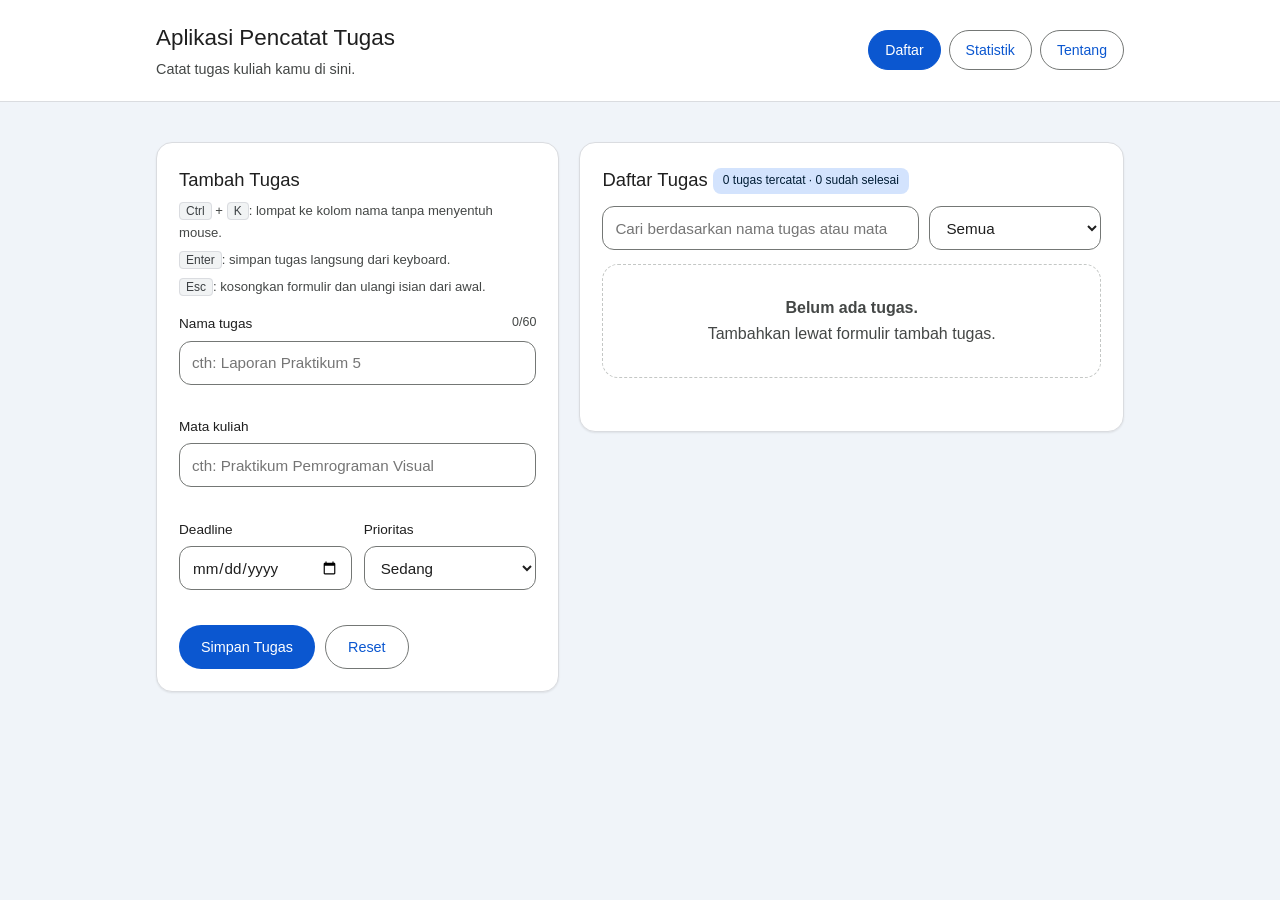
==== aplikasi/index.html @ fbd2da36 "benangin prototipe Tugas 3 jadi aplikasi: 3 tampilan, 2 media, 2 animasi" ====
<!DOCTYPE html>
<html lang="id">
<head>
  <meta charset="UTF-8">
  <meta name="viewport" content="width=device-width, initial-scale=1.0">
  <title>Aplikasi Pencatat Tugas Kuliah</title>
  <link rel="stylesheet" href="style.css">
</head>
<body>
  <header class="topbar">
    <div class="wrap topbar-row">
      <div>
        <h1>Aplikasi Pencatat Tugas</h1>
        <p class="sub">Catat tugas kuliah kamu di sini.</p>
      </div>
      <nav class="nav" aria-label="Navigasi utama">
        <button type="button" data-view="daftar" aria-current="page">Daftar</button>
        <button type="button" data-view="statistik">Statistik</button>
        <button type="button" data-view="tentang">Tentang</button>
      </nav>
    </div>
  </header>

  <main class="wrap">
    <!-- View 1: Daftar (dari Tugas 3) -->
    <section id="view-daftar" class="view aktif" aria-labelledby="j-daftar">
      <div class="grid">
        <div class="card">
          <h2 id="j-daftar">Tambah Tugas</h2>
          <ul class="hint-list">
            <li><kbd>Ctrl</kbd> + <kbd>K</kbd>: lompat ke kolom nama tanpa menyentuh mouse.</li>
            <li><kbd>Enter</kbd>: simpan tugas langsung dari keyboard.</li>
            <li><kbd>Esc</kbd>: kosongkan formulir dan ulangi isian dari awal.</li>
          </ul>
          <form id="taskForm" novalidate>
            <label>Nama tugas <span id="charCount" class="count">0/60</span>
              <input type="text" id="taskName" maxlength="60" placeholder="cth: Laporan Praktikum 5" autocomplete="off">
              <small class="err" id="errName"></small>
            </label>
            <label>Mata kuliah
              <input type="text" id="course" maxlength="40" placeholder="cth: Praktikum Pemrograman Visual">
              <small class="err" id="errCourse"></small>
            </label>
            <div class="row">
              <label>Deadline
                <input type="date" id="deadline">
                <small class="err" id="errDeadline"></small>
              </label>
              <label>Prioritas
                <select id="priority">
                  <option value="Rendah">Rendah</option>
                  <option value="Sedang" selected>Sedang</option>
                  <option value="Tinggi">Tinggi</option>
                </select>
              </label>
            </div>
            <div class="actions">
              <button type="submit" id="btnSave">Simpan Tugas</button>
              <button type="button" id="btnReset" class="ghost">Reset</button>
            </div>
          </form>
        </div>

        <div class="card">
          <h2>Daftar Tugas <span id="stat" class="badge">0 tugas tercatat · 0 sudah selesai</span></h2>
          <div class="toolbar">
            <input type="search" id="search" placeholder="Cari berdasarkan nama tugas atau mata kuliah…">
            <select id="filter">
              <option value="semua">Semua</option>
              <option value="aktif">Belum selesai</option>
              <option value="selesai">Selesai</option>
              <option value="Tinggi">Prioritas Tinggi</option>
            </select>
          </div>
          <div id="loading" class="loading" hidden>
            <span class="spinner" aria-hidden="true"></span> Menyimpan…
          </div>
          <div id="empty" class="empty">
            <p><strong>Belum ada tugas.</strong><br>Tambahkan lewat formulir tambah tugas.</p>
          </div>
          <ul id="taskList" class="list"></ul>
          <p id="preview" class="preview" aria-live="polite"></p>
        </div>
      </div>
    </section>

    <!-- View 2: Statistik -->
    <section id="view-statistik" class="view" aria-labelledby="j-stat" hidden>
      <div class="card">
        <h2 id="j-stat">Statistik</h2>
        <p class="stat-angka">Selesai: <strong><span id="pct">0</span>%</strong> (<span id="doneCount">0</span>/<span id="totalCount">0</span> tugas)</p>
        <div class="progres" role="progressbar" aria-valuemin="0" aria-valuemax="100" aria-valuenow="0" aria-label="Progres tugas selesai">
          <div id="bar" class="bar-fill"></div>
        </div>
        <p class="muted">Bilah bergerak tiap kamu pindah ke tab ini. Hormat pengaturan kurangi-gerak.</p>
        <div class="actions"><button type="button" id="btnKeDaftar">Kembali ke Daftar</button></div>
      </div>
      <div class="card hero-card">
        <img src="assets/hero.svg" alt="Ilustrasi daftar tugas kuliah" width="640" height="360" id="imgHero">
        <p class="muted" id="imgFallback" hidden>Gambar ilustrasi tidak dapat dimuat. Data tetap bisa dipakai.</p>
      </div>
    </section>

    <!-- View 3: Tentang -->
    <section id="view-tentang" class="view" aria-labelledby="j-tentang" hidden>
      <div class="card tentang">
        <img src="assets/ikon-tugas.svg" alt="Ikon tas kuliah" width="96" height="96" id="imgIkon">
        <div>
          <h2 id="j-tentang">Tentang Pembuat</h2>
          <p><strong>sayarizal501</strong> · Kelas 3 D3 MM B · PENS</p>
          <p class="muted">Prototipe Tugas 4 PPV TB033109: pengembangan Tugas 3 (pencatat tugas) + pola tabel/absen Tugas 1 + halaman CV Tugas 2.</p>
        </div>
      </div>
      <div class="card">
        <h2>Media &amp; Aksesibilitas</h2>
        <ul class="fitur">
          <li>Gambar <code>hero.svg</code> memakai <code>alt</code> + fallback bila gagal dimuat.</li>
          <li>Ikon <code>ikon-tugas.svg</code> memakai <code>alt</code> + teks pendamping.</li>
          <li>Animasi hanya <code>transform/opacity</code>, 150–400 ms, mati bila <code>prefers-reduced-motion</code>.</li>
        </ul>
      </div>
    </section>
  </main>

  <script src="app.js"></script>
</body>
</html>
---- aplikasi/style.css ----
*{box-sizing:border-box;margin:0;padding:0}
body{font-family:-apple-system,BlinkMacSystemFont,Roboto,"SF Pro Text","Segoe UI","Helvetica Neue",Arial,sans-serif;background:#f0f4f9;color:#1f1f1f;line-height:1.6}
.wrap{max-width:1000px;margin:0 auto;padding:20px 16px}
.topbar{background:#fff;border-bottom:1px solid #dadce0}
.topbar h1{font-size:1.4rem;font-weight:500;letter-spacing:0;color:#1f1f1f}
.sub{color:#444746;font-size:.9rem;margin-top:2px}
.topbar-row{display:flex;flex-wrap:wrap;gap:12px;align-items:center;justify-content:space-between}
.nav{display:flex;gap:8px;flex-wrap:wrap}
.nav button{padding:8px 16px;min-height:40px;border-radius:999px;border:1px solid #747775;background:transparent;color:#0b57d0;font-weight:500;font-size:.88rem;cursor:pointer}
.nav button[aria-current="page"]{background:#0b57d0;border-color:#0b57d0;color:#fff}
/* Transisi antar-view: JS atur hidden+class, CSS yang menganimasikan */
.view{opacity:0;transform:translateY(8px);transition:opacity 200ms ease-out,transform 200ms ease-out}
.view.aktif{opacity:1;transform:none}
.grid{display:grid;grid-template-columns:1fr 1.35fr;gap:20px;margin-top:20px;align-items:start}
@media(max-width:800px){.grid{grid-template-columns:1fr}}
.card{background:#fff;border:1px solid #dadce0;border-radius:16px;padding:22px;box-shadow:0 1px 2px rgba(0,0,0,.08);margin-bottom:16px}
.card h2{font-size:1.15rem;font-weight:500;margin-bottom:6px}
.hint-list{list-style:none;margin:0 0 16px;padding:0;font-size:.82rem;color:#444746;display:flex;flex-direction:column;gap:6px}
kbd{background:#f1f3f4;color:#3c4043;border:1px solid #dadce0;border-radius:4px;padding:1px 6px;font-size:.75rem;font-family:inherit;font-weight:400}
label{display:block;font-size:.85rem;font-weight:500;color:#1f1f1f;margin-bottom:14px}
input,select{width:100%;margin-top:6px;padding:11px 12px;border:1px solid #747775;border-radius:12px;font-size:.95rem;background:#fff;color:#1f1f1f;font-family:inherit;min-height:44px;max-width:100%}
input:hover,select:hover{border-color:#1f1f1f}
input:focus,select:focus{border-color:#0b57d0;outline:2px solid #0b57d0;outline-offset:0}
input.invalid{border-color:#b3261e;background:#fef7f6}
.err{display:block;min-height:1.1em;color:#b3261e;font-weight:400;font-size:.8rem;margin-top:3px}
.count{float:right;font-weight:400;color:#444746;font-size:.78rem}
.row{display:grid;grid-template-columns:1fr 1fr;gap:12px}
@media(max-width:520px){.row{grid-template-columns:1fr}}
.actions{display:flex;gap:10px;margin-top:4px;flex-wrap:wrap}
button{padding:10px 22px;min-height:44px;border:none;border-radius:999px;background:#0b57d0;color:#fff;font-weight:500;font-size:.9rem;font-family:inherit;cursor:pointer}
button:hover{background:#0847b3;box-shadow:0 1px 2px rgba(0,0,0,.25)}
button:active{background:#063fa0}
button:disabled{opacity:.6;cursor:wait;box-shadow:none}
button.ghost{background:transparent;color:#0b57d0;border:1px solid #747775}
button.ghost:hover{background:#f0f4f9;box-shadow:none}
.toolbar{display:flex;gap:10px;margin-bottom:14px}
@media(max-width:520px){.toolbar{flex-direction:column}}
.toolbar input{flex:2}.toolbar select{flex:1}
.badge{display:inline-block;font-size:.75rem;font-weight:500;color:#001d35;background:#d3e3fd;border-radius:8px;padding:3px 10px;vertical-align:middle}
.list{list-style:none;display:flex;flex-direction:column;gap:8px}
.list li{background:#fff;border:1px solid #dadce0;border-radius:12px;padding:10px 14px;display:flex;justify-content:space-between;gap:10px;align-items:center}
.list li:hover{background:#f6fafe}
.list li.done{opacity:.6}
.list li.done strong{text-decoration:line-through}
.list .meta{font-size:.8rem;color:#444746;margin-top:2px;overflow-wrap:anywhere}
.tag{font-size:.72rem;font-weight:500;border-radius:999px;padding:3px 10px;border:1px solid transparent;white-space:nowrap}
.tag.Tinggi{background:#f9dedc;color:#410e0b;border-color:#e6b8b4}
.tag.Sedang{background:#feefc3;color:#5c3d00;border-color:#e8d48b}
.tag.Rendah{background:#ceead6;color:#0d652d;border-color:#a8dab5}
.mini{width:auto;padding:8px 14px;font-size:.82rem;min-height:44px;background:transparent;color:#0b57d0}
.mini:hover{background:#e3edfd;box-shadow:none}
.empty{text-align:center;color:#444746;padding:30px 12px;border:1px dashed #c4c7c5;border-radius:16px;background:#fff}
.loading{display:flex;align-items:center;gap:10px;justify-content:center;padding:18px;color:#1f1f1f;font-weight:500}
.loading[hidden]{display:none}
.spinner{width:22px;height:22px;border:3px solid #d3e3fd;border-top-color:#0b57d0;border-radius:50%;animation:spin .7s linear infinite}
@keyframes spin{to{transform:rotate(360deg)}}
.preview{min-height:1.4em;font-size:.85rem;color:#444746;margin-top:12px;border-left:3px solid #0b57d0;padding-left:10px}
.preview:empty{border-color:transparent;padding-left:13px}
.stat-angka{font-size:1.05rem;margin:8px 0 12px}
.progres{height:14px;background:#dde3ea;border-radius:7px;overflow:hidden}
.bar-fill{height:100%;width:100%;background:#0b57d0;transform:scaleX(0);transform-origin:left center}
.muted{color:#444746;font-size:.88rem;margin-top:10px}
.hero-card img,.tentang img{max-width:100%;height:auto;border-radius:12px;display:block}
.tentang{display:flex;gap:16px;align-items:center;flex-wrap:wrap}
.fitur{margin:8px 0 0 18px;display:flex;flex-direction:column;gap:6px;font-size:.9rem}
code{background:#f1f3f4;border:1px solid #dadce0;border-radius:6px;padding:0 6px;font-size:.82em}
img{max-width:100%}
@media (prefers-reduced-motion:reduce){
  .view{transition:none}
  .spinner{animation-duration:.01ms}
  *{animation-duration:.01ms !important}
}
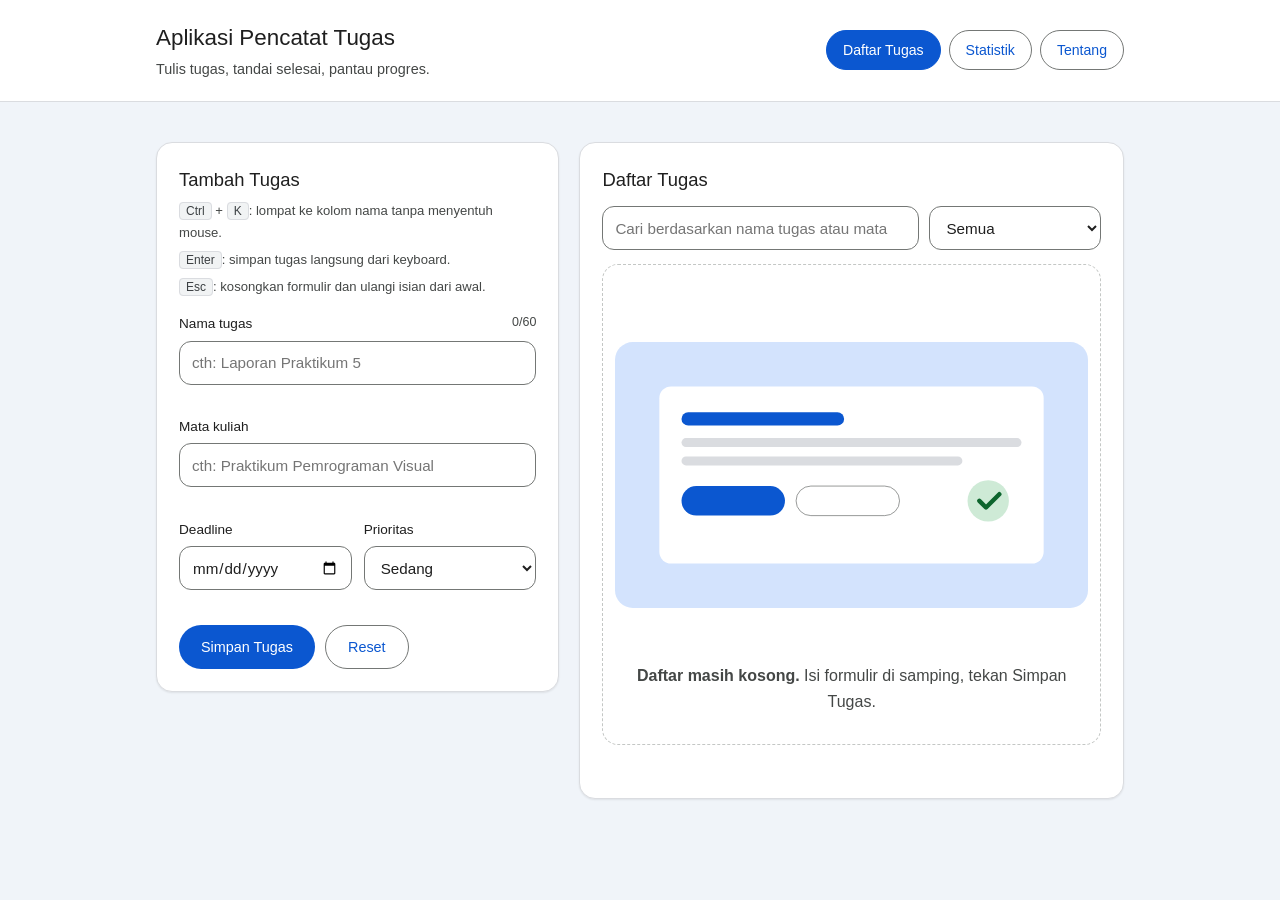
==== commit 0a3945e5: "uji U-01: label nav diganti Daftar Tugas, masukan Fara" ====
--- a/aplikasi/index.html
+++ b/aplikasi/index.html
@@ -11,10 +11,10 @@
     <div class="wrap topbar-row">
       <div>
         <h1>Aplikasi Pencatat Tugas</h1>
-        <p class="sub">Catat tugas kuliah kamu di sini.</p>
+        <p class="sub">Tulis tugas, tandai selesai, pantau progres.</p>
       </div>
       <nav class="nav" aria-label="Navigasi utama">
-        <button type="button" data-view="daftar" aria-current="page">Daftar</button>
+        <button type="button" data-view="daftar" aria-current="page">Daftar Tugas</button>
         <button type="button" data-view="statistik">Statistik</button>
         <button type="button" data-view="tentang">Tentang</button>
       </nav>
@@ -62,7 +62,7 @@
         </div>
 
         <div class="card">
-          <h2>Daftar Tugas <span id="stat" class="badge">0 tugas tercatat · 0 sudah selesai</span></h2>
+          <h2>Daftar Tugas</h2>
           <div class="toolbar">
             <input type="search" id="search" placeholder="Cari berdasarkan nama tugas atau mata kuliah…">
             <select id="filter">
@@ -76,7 +76,9 @@
             <span class="spinner" aria-hidden="true"></span> Menyimpan…
           </div>
           <div id="empty" class="empty">
-            <p><strong>Belum ada tugas.</strong><br>Tambahkan lewat formulir tambah tugas.</p>
+            <img src="assets/hero.svg" alt="Contoh daftar tugas yang sudah terisi" width="640" height="360" id="imgHero">
+            <p class="muted" id="imgFallback" hidden>Gambar contoh tidak dapat dimuat. Isi formulir di samping, tekan Simpan Tugas.</p>
+            <p><strong>Daftar masih kosong.</strong> Isi formulir di samping, tekan Simpan Tugas.</p>
           </div>
           <ul id="taskList" class="list"></ul>
           <p id="preview" class="preview" aria-live="polite"></p>
@@ -92,12 +94,7 @@
         <div class="progres" role="progressbar" aria-valuemin="0" aria-valuemax="100" aria-valuenow="0" aria-label="Progres tugas selesai">
           <div id="bar" class="bar-fill"></div>
         </div>
-        <p class="muted">Bilah bergerak tiap kamu pindah ke tab ini. Hormat pengaturan kurangi-gerak.</p>
         <div class="actions"><button type="button" id="btnKeDaftar">Kembali ke Daftar</button></div>
-      </div>
-      <div class="card hero-card">
-        <img src="assets/hero.svg" alt="Ilustrasi daftar tugas kuliah" width="640" height="360" id="imgHero">
-        <p class="muted" id="imgFallback" hidden>Gambar ilustrasi tidak dapat dimuat. Data tetap bisa dipakai.</p>
       </div>
     </section>
 
@@ -107,16 +104,16 @@
         <img src="assets/ikon-tugas.svg" alt="Ikon tas kuliah" width="96" height="96" id="imgIkon">
         <div>
           <h2 id="j-tentang">Tentang Pembuat</h2>
-          <p><strong>sayarizal501</strong> · Kelas 3 D3 MM B · PENS</p>
-          <p class="muted">Prototipe Tugas 4 PPV TB033109: pengembangan Tugas 3 (pencatat tugas) + pola tabel/absen Tugas 1 + halaman CV Tugas 2.</p>
+          <p><strong>Iqgam Afrizal</strong> · Kelas 3 D3 MM B · PENS</p>
+          <p class="muted">Aplikasi pencatat tugas kuliah. Dibuat Iqgam Afrizal, kelas 3 D3 MM B, PENS.</p>
         </div>
       </div>
       <div class="card">
-        <h2>Media &amp; Aksesibilitas</h2>
+        <h2>Cara pakai</h2>
         <ul class="fitur">
-          <li>Gambar <code>hero.svg</code> memakai <code>alt</code> + fallback bila gagal dimuat.</li>
-          <li>Ikon <code>ikon-tugas.svg</code> memakai <code>alt</code> + teks pendamping.</li>
-          <li>Animasi hanya <code>transform/opacity</code>, 150–400 ms, mati bila <code>prefers-reduced-motion</code>.</li>
+          <li>Tulis tugas di formulir Daftar, tekan Simpan Tugas.</li>
+          <li>Tekan Selesai bila beres, Hapus bila batal.</li>
+          <li>Buka Statistik untuk melihat progres.</li>
         </ul>
       </div>
     </section>
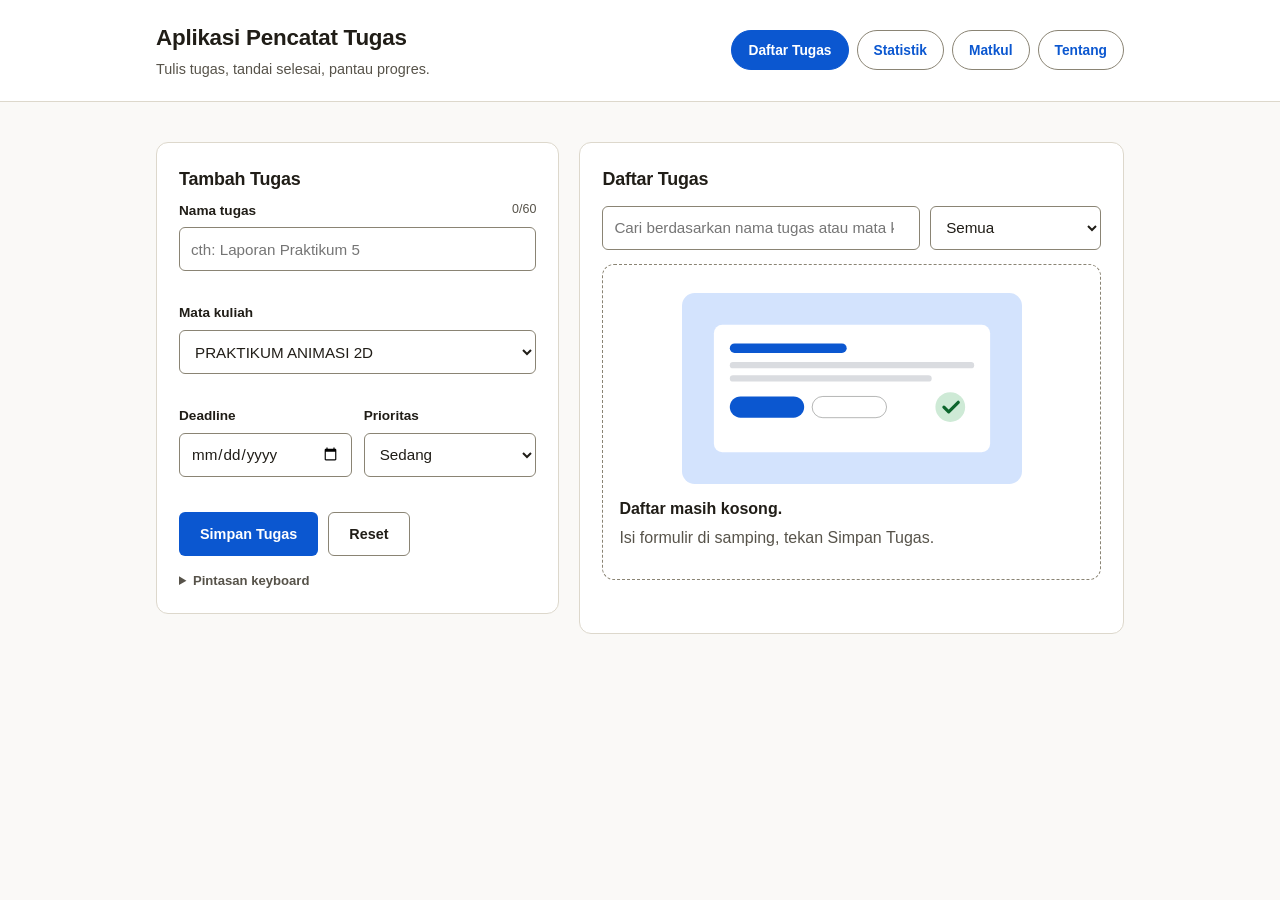
==== commit cdced59a: "tambah dropdown matkul + halaman kelola matkul" ====
--- a/aplikasi/index.html
+++ b/aplikasi/index.html
@@ -16,6 +16,7 @@
       <nav class="nav" aria-label="Navigasi utama">
         <button type="button" data-view="daftar" aria-current="page">Daftar Tugas</button>
         <button type="button" data-view="statistik">Statistik</button>
+        <button type="button" data-view="matkul">Matkul</button>
         <button type="button" data-view="tentang">Tentang</button>
       </nav>
     </div>
@@ -27,18 +28,13 @@
       <div class="grid">
         <div class="card">
           <h2 id="j-daftar">Tambah Tugas</h2>
-          <ul class="hint-list">
-            <li><kbd>Ctrl</kbd> + <kbd>K</kbd>: lompat ke kolom nama tanpa menyentuh mouse.</li>
-            <li><kbd>Enter</kbd>: simpan tugas langsung dari keyboard.</li>
-            <li><kbd>Esc</kbd>: kosongkan formulir dan ulangi isian dari awal.</li>
-          </ul>
           <form id="taskForm" novalidate>
             <label>Nama tugas <span id="charCount" class="count">0/60</span>
               <input type="text" id="taskName" maxlength="60" placeholder="cth: Laporan Praktikum 5" autocomplete="off">
               <small class="err" id="errName"></small>
             </label>
             <label>Mata kuliah
-              <input type="text" id="course" maxlength="40" placeholder="cth: Praktikum Pemrograman Visual">
+              <select id="course"></select>
               <small class="err" id="errCourse"></small>
             </label>
             <div class="row">
@@ -59,6 +55,14 @@
               <button type="button" id="btnReset" class="ghost">Reset</button>
             </div>
           </form>
+          <details class="hint">
+            <summary>Pintasan keyboard</summary>
+            <ul class="hint-list">
+              <li><kbd>Ctrl</kbd> + <kbd>K</kbd>: lompat ke kolom nama tanpa menyentuh mouse.</li>
+              <li><kbd>Enter</kbd>: simpan tugas langsung dari keyboard.</li>
+              <li><kbd>Esc</kbd>: kosongkan formulir dan ulangi isian dari awal.</li>
+            </ul>
+          </details>
         </div>
 
         <div class="card">
@@ -80,6 +84,7 @@
             <p class="muted" id="imgFallback" hidden>Gambar contoh tidak dapat dimuat. Isi formulir di samping, tekan Simpan Tugas.</p>
             <p><strong>Daftar masih kosong.</strong> Isi formulir di samping, tekan Simpan Tugas.</p>
           </div>
+          <p id="noMatch" class="empty" hidden>Tidak ada yang cocok. Ubah kata kunci atau filternya.</p>
           <ul id="taskList" class="list"></ul>
           <p id="preview" class="preview" aria-live="polite"></p>
         </div>
@@ -98,22 +103,37 @@
       </div>
     </section>
 
-    <!-- View 3: Tentang -->
+    <!-- View 3: Mata kuliah -->
+    <section id="view-matkul" class="view" aria-labelledby="j-matkul" hidden>
+      <div class="card">
+        <h2 id="j-matkul">Mata Kuliah</h2>
+        <ul id="matkulList" class="list"></ul>
+        <form id="matkulForm" novalidate>
+          <label>Tambah mata kuliah
+            <input type="text" id="matkulName" maxlength="60" placeholder="cth: Praktikum Animasi 3D" autocomplete="off">
+            <small class="err" id="matkulMsg"></small>
+          </label>
+          <div class="actions"><button type="submit">Tambah</button></div>
+        </form>
+      </div>
+    </section>
+
+    <!-- View 4: Tentang -->
     <section id="view-tentang" class="view" aria-labelledby="j-tentang" hidden>
       <div class="card tentang">
         <img src="assets/ikon-tugas.svg" alt="Ikon tas kuliah" width="96" height="96" id="imgIkon">
         <div>
-          <h2 id="j-tentang">Tentang Pembuat</h2>
-          <p><strong>Iqgam Afrizal</strong> · Kelas 3 D3 MM B · PENS</p>
-          <p class="muted">Aplikasi pencatat tugas kuliah. Dibuat Iqgam Afrizal, kelas 3 D3 MM B, PENS.</p>
+          <h2 id="j-tentang">Tentang Aplikasi</h2>
+          <p>Aplikasi yang membantu mahasiswa mengelola tugas kuliah secara praktis dan terorganisir. Pengguna dapat mencatat tugas, menandai tugas yang telah selesai, serta memantau progres pengerjaan melalui fitur Statistik.</p>
+          <p class="muted">Dibuat Iqgam Afrizal, kelas 3 D3 MM B, PENS.</p>
         </div>
       </div>
       <div class="card">
         <h2>Cara pakai</h2>
         <ul class="fitur">
-          <li>Tulis tugas di formulir Daftar, tekan Simpan Tugas.</li>
-          <li>Tekan Selesai bila beres, Hapus bila batal.</li>
-          <li>Buka Statistik untuk melihat progres.</li>
+          <li>Masukkan informasi tugas pada formulir Daftar Tugas, lalu tekan Simpan Tugas.</li>
+          <li>Tandai tugas sebagai selesai setelah dikerjakan, atau hapus tugas yang tidak diperlukan.</li>
+          <li>Buka menu Statistik untuk melihat progres dan jumlah tugas yang telah diselesaikan.</li>
         </ul>
       </div>
     </section>
--- a/aplikasi/style.css
+++ b/aplikasi/style.css
@@ -1,69 +1,103 @@
+/* Font Inter disematkan lokal (assets/fonts) agar jalan offline.
+   Alasan pilih Inter: diminta pemilik; satu keluarga untuk semua teks
+   aplikasi daftar yang padat data, tanpa pasangan font tambahan. */
+@font-face{font-family:"Inter";font-style:normal;font-weight:400;font-display:swap;src:url("assets/fonts/inter-latin-400.woff2") format("woff2")}
+@font-face{font-family:"Inter";font-style:normal;font-weight:600;font-display:swap;src:url("assets/fonts/inter-latin-600.woff2") format("woff2")}
+@font-face{font-family:"Inter";font-style:normal;font-weight:700;font-display:swap;src:url("assets/fonts/inter-latin-700.woff2") format("woff2")}
+/* Sistem: kertas + tinta + satu aksen.
+   Alasan tiap keputusan ada di README bagian 8. */
+:root {
+  --kertas: #faf9f7;
+  --kartu: #ffffff;
+  --tinta: #201d17;
+  --abu: #57534a;
+  --garis: #ddd8cc;
+  --aksen: #0b57d0;
+  --aksen-tua: #0847b3;
+  --bahaya: #b3261e;
+  --r-kartu: 12px;
+  --r-kontrol: 6px;
+}
 *{box-sizing:border-box;margin:0;padding:0}
-body{font-family:-apple-system,BlinkMacSystemFont,Roboto,"SF Pro Text","Segoe UI","Helvetica Neue",Arial,sans-serif;background:#f0f4f9;color:#1f1f1f;line-height:1.6}
+body{font-family:"Inter",-apple-system,BlinkMacSystemFont,"Segoe UI",Roboto,"Helvetica Neue",Arial,sans-serif;background:var(--kertas);color:var(--tinta);line-height:1.6}
 .wrap{max-width:1000px;margin:0 auto;padding:20px 16px}
-.topbar{background:#fff;border-bottom:1px solid #dadce0}
-.topbar h1{font-size:1.4rem;font-weight:500;letter-spacing:0;color:#1f1f1f}
-.sub{color:#444746;font-size:.9rem;margin-top:2px}
+/* Bilah atas terang seperti semula: judul tinta, sub abu, nav pil. */
+.topbar{background:#fff;border-bottom:1px solid var(--garis)}
+.topbar h1{font-size:1.4rem;font-weight:650;letter-spacing:-.01em;color:var(--tinta)}
+.sub{color:var(--abu);font-size:.9rem;margin-top:2px}
 .topbar-row{display:flex;flex-wrap:wrap;gap:12px;align-items:center;justify-content:space-between}
 .nav{display:flex;gap:8px;flex-wrap:wrap}
-.nav button{padding:8px 16px;min-height:40px;border-radius:999px;border:1px solid #747775;background:transparent;color:#0b57d0;font-weight:500;font-size:.88rem;cursor:pointer}
-.nav button[aria-current="page"]{background:#0b57d0;border-color:#0b57d0;color:#fff}
+.nav button{padding:8px 16px;min-height:40px;border-radius:999px;border:1px solid #8a8474;background:transparent;color:var(--aksen);font-weight:650;font-size:.86rem;font-family:inherit;cursor:pointer}
+.nav button[aria-current="page"]{background:var(--aksen);border-color:var(--aksen);color:#fff}
 /* Transisi antar-view: JS atur hidden+class, CSS yang menganimasikan */
 .view{opacity:0;transform:translateY(8px);transition:opacity 200ms ease-out,transform 200ms ease-out}
 .view.aktif{opacity:1;transform:none}
 .grid{display:grid;grid-template-columns:1fr 1.35fr;gap:20px;margin-top:20px;align-items:start}
 @media(max-width:800px){.grid{grid-template-columns:1fr}}
-.card{background:#fff;border:1px solid #dadce0;border-radius:16px;padding:22px;box-shadow:0 1px 2px rgba(0,0,0,.08);margin-bottom:16px}
-.card h2{font-size:1.15rem;font-weight:500;margin-bottom:6px}
-.hint-list{list-style:none;margin:0 0 16px;padding:0;font-size:.82rem;color:#444746;display:flex;flex-direction:column;gap:6px}
-kbd{background:#f1f3f4;color:#3c4043;border:1px solid #dadce0;border-radius:4px;padding:1px 6px;font-size:.75rem;font-family:inherit;font-weight:400}
-label{display:block;font-size:.85rem;font-weight:500;color:#1f1f1f;margin-bottom:14px}
-input,select{width:100%;margin-top:6px;padding:11px 12px;border:1px solid #747775;border-radius:12px;font-size:.95rem;background:#fff;color:#1f1f1f;font-family:inherit;min-height:44px;max-width:100%}
-input:hover,select:hover{border-color:#1f1f1f}
-input:focus,select:focus{border-color:#0b57d0;outline:2px solid #0b57d0;outline-offset:0}
-input.invalid{border-color:#b3261e;background:#fef7f6}
-.err{display:block;min-height:1.1em;color:#b3261e;font-weight:400;font-size:.8rem;margin-top:3px}
-.count{float:right;font-weight:400;color:#444746;font-size:.78rem}
+/* Kartu datar bergaris tepi: tidak ada yang melayang, jadi tanpa bayangan. */
+.card{background:var(--kartu);border:1px solid var(--garis);border-radius:var(--r-kartu);padding:22px;margin-bottom:16px}
+.card h2{font-size:1.12rem;font-weight:650;margin-bottom:6px;letter-spacing:-.01em}
+.hint-list{list-style:none;margin:8px 0 0;padding:0;font-size:.82rem;color:var(--abu);display:flex;flex-direction:column;gap:6px}
+/* Bantuan pintasan di bawah form sebagai lipatan, bukan penghalang. */
+.hint{margin-top:14px;font-size:.82rem;color:var(--abu)}
+.hint summary{cursor:pointer;font-weight:600}
+kbd{background:#f1efe9;color:var(--tinta);border:1px solid var(--garis);border-bottom-width:2px;border-radius:4px;padding:1px 6px;font-size:.75rem;font-family:inherit}
+label{display:block;font-size:.85rem;font-weight:600;margin-bottom:14px}
+input,select{width:100%;margin-top:6px;padding:10px 11px;border:1px solid #8a8474;border-radius:var(--r-kontrol);font-size:.95rem;background:#fff;color:var(--tinta);font-family:inherit;min-height:44px;max-width:100%}
+input:hover,select:hover{border-color:var(--tinta)}
+input:focus,select:focus{border-color:var(--aksen);outline:2px solid var(--aksen);outline-offset:1px}
+input.invalid{border-color:var(--bahaya);background:#fef7f6}
+.err{display:block;min-height:1.1em;color:var(--bahaya);font-size:.8rem;margin-top:3px}
+.count{float:right;font-weight:400;color:var(--abu);font-size:.78rem}
 .row{display:grid;grid-template-columns:1fr 1fr;gap:12px}
 @media(max-width:520px){.row{grid-template-columns:1fr}}
 .actions{display:flex;gap:10px;margin-top:4px;flex-wrap:wrap}
-button{padding:10px 22px;min-height:44px;border:none;border-radius:999px;background:#0b57d0;color:#fff;font-weight:500;font-size:.9rem;font-family:inherit;cursor:pointer}
-button:hover{background:#0847b3;box-shadow:0 1px 2px rgba(0,0,0,.25)}
+/* Satu-satunya elemen biru di formulir: tombol yang menyelesaikan tugas. */
+button{padding:10px 20px;min-height:44px;border:1px solid transparent;border-radius:var(--r-kontrol);background:var(--aksen);color:#fff;font-weight:650;font-size:.9rem;font-family:inherit;cursor:pointer}
+button:hover{background:var(--aksen-tua)}
 button:active{background:#063fa0}
-button:disabled{opacity:.6;cursor:wait;box-shadow:none}
-button.ghost{background:transparent;color:#0b57d0;border:1px solid #747775}
-button.ghost:hover{background:#f0f4f9;box-shadow:none}
+button:disabled{opacity:.6;cursor:wait}
+button.ghost{background:transparent;color:var(--tinta);border-color:#8a8474}
+button.ghost:hover{background:#f1efe9}
+button:focus-visible,.nav button:focus-visible,input:focus-visible,select:focus-visible{outline:2px solid var(--aksen);outline-offset:2px}
 .toolbar{display:flex;gap:10px;margin-bottom:14px}
 @media(max-width:520px){.toolbar{flex-direction:column}}
+/* Layar kecil: nav jadi 3 kolom sama rata, bukan wrap bebas. */
+@media(max-width:520px){
+  .topbar-row{flex-direction:column;align-items:stretch}
+  .nav{display:grid;grid-template-columns:repeat(2,1fr);gap:8px}
+  .nav button{border-radius:var(--r-kontrol);text-align:center;padding:8px 4px}
+}
 .toolbar input{flex:2}.toolbar select{flex:1}
-.badge{display:inline-block;font-size:.75rem;font-weight:500;color:#001d35;background:#d3e3fd;border-radius:8px;padding:3px 10px;vertical-align:middle}
 .list{list-style:none;display:flex;flex-direction:column;gap:8px}
-.list li{background:#fff;border:1px solid #dadce0;border-radius:12px;padding:10px 14px;display:flex;justify-content:space-between;gap:10px;align-items:center}
-.list li:hover{background:#f6fafe}
+.list li{background:#fff;border:1px solid var(--garis);border-left:3px solid var(--garis);border-radius:6px;padding:10px 14px;display:flex;justify-content:space-between;gap:10px;align-items:center}
+.list li.tinggi{border-left-color:var(--bahaya)}
 .list li.done{opacity:.6}
 .list li.done strong{text-decoration:line-through}
-.list .meta{font-size:.8rem;color:#444746;margin-top:2px;overflow-wrap:anywhere}
-.tag{font-size:.72rem;font-weight:500;border-radius:999px;padding:3px 10px;border:1px solid transparent;white-space:nowrap}
-.tag.Tinggi{background:#f9dedc;color:#410e0b;border-color:#e6b8b4}
-.tag.Sedang{background:#feefc3;color:#5c3d00;border-color:#e8d48b}
-.tag.Rendah{background:#ceead6;color:#0d652d;border-color:#a8dab5}
-.mini{width:auto;padding:8px 14px;font-size:.82rem;min-height:44px;background:transparent;color:#0b57d0}
-.mini:hover{background:#e3edfd;box-shadow:none}
-.empty{text-align:center;color:#444746;padding:30px 12px;border:1px dashed #c4c7c5;border-radius:16px;background:#fff}
-.loading{display:flex;align-items:center;gap:10px;justify-content:center;padding:18px;color:#1f1f1f;font-weight:500}
+.list .meta{font-size:.8rem;color:var(--abu);margin-top:2px;overflow-wrap:anywhere}
+/* Prioritas sebagai teks: hanya Tinggi yang berwarna, sebagai peringatan. */
+.tag{font-size:.78rem;white-space:nowrap;color:var(--abu)}
+.tag.Tinggi{color:var(--bahaya);font-weight:700}
+.tag.Sedang,.tag.Rendah{font-weight:400}
+.mini{width:auto;padding:7px 12px;font-size:.82rem;min-height:40px;background:transparent;color:var(--tinta);border-color:#8a8474}
+.mini:hover{background:#f1efe9}
+/* Keadaan kosong menyebut sebab dan satu tindakan pengisinya. */
+.empty{color:var(--abu);padding:28px 16px;border:1px dashed #8a8474;border-radius:var(--r-kartu);background:var(--kartu)}
+.empty strong{display:block;color:var(--tinta);font-size:1rem;margin-bottom:4px}
+/* Contoh daftar di keadaan kosong: target yang akan didapat pengguna. */
+.empty img{width:100%;max-width:340px;height:auto;display:block;margin:0 auto 12px}
+.loading{display:flex;align-items:center;gap:10px;justify-content:center;padding:18px;font-weight:600}
 .loading[hidden]{display:none}
-.spinner{width:22px;height:22px;border:3px solid #d3e3fd;border-top-color:#0b57d0;border-radius:50%;animation:spin .7s linear infinite}
+.spinner{width:20px;height:20px;border:3px solid var(--garis);border-top-color:var(--aksen);border-radius:50%;animation:spin .7s linear infinite}
 @keyframes spin{to{transform:rotate(360deg)}}
-.preview{min-height:1.4em;font-size:.85rem;color:#444746;margin-top:12px;border-left:3px solid #0b57d0;padding-left:10px}
-.preview:empty{border-color:transparent;padding-left:13px}
-.stat-angka{font-size:1.05rem;margin:8px 0 12px}
-.progres{height:14px;background:#dde3ea;border-radius:7px;overflow:hidden}
-.bar-fill{height:100%;width:100%;background:#0b57d0;transform:scaleX(0);transform-origin:left center}
-.muted{color:#444746;font-size:.88rem;margin-top:10px}
-.hero-card img,.tentang img{max-width:100%;height:auto;border-radius:12px;display:block}
+.preview{min-height:1.4em;font-size:.85rem;color:var(--abu);margin-top:12px}
+.stat-angka{font-size:1.05rem;margin:8px 0 12px;font-variant-numeric:tabular-nums}
+.progres{height:12px;background:#e7e2d5;border-radius:6px;overflow:hidden;margin-bottom:16px}
+.bar-fill{height:100%;width:100%;background:var(--aksen);transform:scaleX(0);transform-origin:left center}
+.muted{color:var(--abu);font-size:.88rem;margin-top:10px}
+.tentang img{max-width:100%;height:auto;display:block}
 .tentang{display:flex;gap:16px;align-items:center;flex-wrap:wrap}
 .fitur{margin:8px 0 0 18px;display:flex;flex-direction:column;gap:6px;font-size:.9rem}
-code{background:#f1f3f4;border:1px solid #dadce0;border-radius:6px;padding:0 6px;font-size:.82em}
 img{max-width:100%}
 @media (prefers-reduced-motion:reduce){
   .view{transition:none}
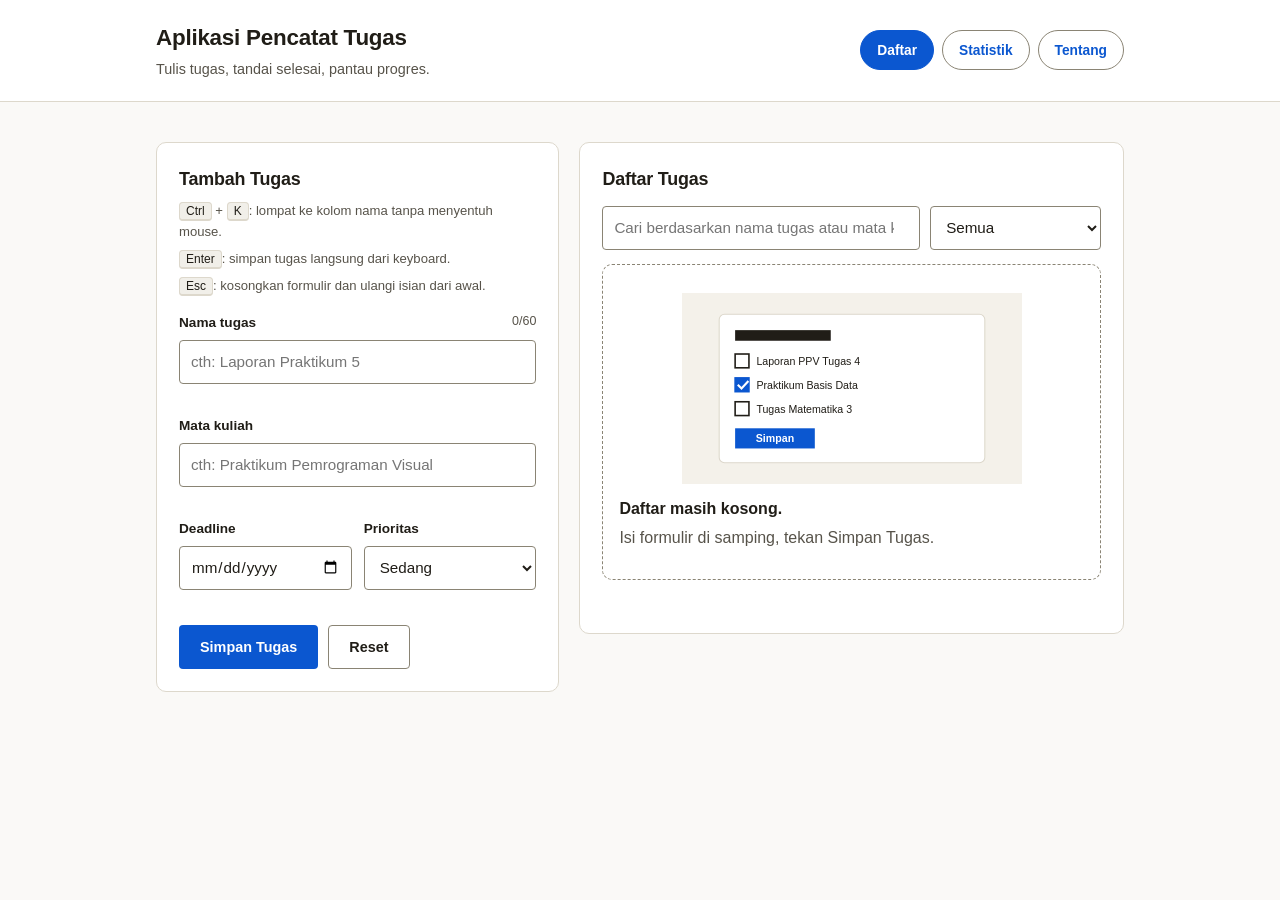
==== commit dfbd870c: "atur ulang gaya aplikasi + mulai tulis README" ====
--- a/aplikasi/index.html
+++ b/aplikasi/index.html
@@ -14,9 +14,8 @@
         <p class="sub">Tulis tugas, tandai selesai, pantau progres.</p>
       </div>
       <nav class="nav" aria-label="Navigasi utama">
-        <button type="button" data-view="daftar" aria-current="page">Daftar Tugas</button>
+        <button type="button" data-view="daftar" aria-current="page">Daftar</button>
         <button type="button" data-view="statistik">Statistik</button>
-        <button type="button" data-view="matkul">Matkul</button>
         <button type="button" data-view="tentang">Tentang</button>
       </nav>
     </div>
@@ -28,13 +27,18 @@
       <div class="grid">
         <div class="card">
           <h2 id="j-daftar">Tambah Tugas</h2>
+          <ul class="hint-list">
+            <li><kbd>Ctrl</kbd> + <kbd>K</kbd>: lompat ke kolom nama tanpa menyentuh mouse.</li>
+            <li><kbd>Enter</kbd>: simpan tugas langsung dari keyboard.</li>
+            <li><kbd>Esc</kbd>: kosongkan formulir dan ulangi isian dari awal.</li>
+          </ul>
           <form id="taskForm" novalidate>
             <label>Nama tugas <span id="charCount" class="count">0/60</span>
               <input type="text" id="taskName" maxlength="60" placeholder="cth: Laporan Praktikum 5" autocomplete="off">
               <small class="err" id="errName"></small>
             </label>
             <label>Mata kuliah
-              <select id="course"></select>
+              <input type="text" id="course" maxlength="40" placeholder="cth: Praktikum Pemrograman Visual">
               <small class="err" id="errCourse"></small>
             </label>
             <div class="row">
@@ -55,14 +59,6 @@
               <button type="button" id="btnReset" class="ghost">Reset</button>
             </div>
           </form>
-          <details class="hint">
-            <summary>Pintasan keyboard</summary>
-            <ul class="hint-list">
-              <li><kbd>Ctrl</kbd> + <kbd>K</kbd>: lompat ke kolom nama tanpa menyentuh mouse.</li>
-              <li><kbd>Enter</kbd>: simpan tugas langsung dari keyboard.</li>
-              <li><kbd>Esc</kbd>: kosongkan formulir dan ulangi isian dari awal.</li>
-            </ul>
-          </details>
         </div>
 
         <div class="card">
@@ -84,7 +80,6 @@
             <p class="muted" id="imgFallback" hidden>Gambar contoh tidak dapat dimuat. Isi formulir di samping, tekan Simpan Tugas.</p>
             <p><strong>Daftar masih kosong.</strong> Isi formulir di samping, tekan Simpan Tugas.</p>
           </div>
-          <p id="noMatch" class="empty" hidden>Tidak ada yang cocok. Ubah kata kunci atau filternya.</p>
           <ul id="taskList" class="list"></ul>
           <p id="preview" class="preview" aria-live="polite"></p>
         </div>
@@ -103,37 +98,22 @@
       </div>
     </section>
 
-    <!-- View 3: Mata kuliah -->
-    <section id="view-matkul" class="view" aria-labelledby="j-matkul" hidden>
-      <div class="card">
-        <h2 id="j-matkul">Mata Kuliah</h2>
-        <ul id="matkulList" class="list"></ul>
-        <form id="matkulForm" novalidate>
-          <label>Tambah mata kuliah
-            <input type="text" id="matkulName" maxlength="60" placeholder="cth: Praktikum Animasi 3D" autocomplete="off">
-            <small class="err" id="matkulMsg"></small>
-          </label>
-          <div class="actions"><button type="submit">Tambah</button></div>
-        </form>
-      </div>
-    </section>
-
-    <!-- View 4: Tentang -->
+    <!-- View 3: Tentang -->
     <section id="view-tentang" class="view" aria-labelledby="j-tentang" hidden>
       <div class="card tentang">
         <img src="assets/ikon-tugas.svg" alt="Ikon tas kuliah" width="96" height="96" id="imgIkon">
         <div>
-          <h2 id="j-tentang">Tentang Aplikasi</h2>
-          <p>Aplikasi yang membantu mahasiswa mengelola tugas kuliah secara praktis dan terorganisir. Pengguna dapat mencatat tugas, menandai tugas yang telah selesai, serta memantau progres pengerjaan melalui fitur Statistik.</p>
-          <p class="muted">Dibuat Iqgam Afrizal, kelas 3 D3 MM B, PENS.</p>
+          <h2 id="j-tentang">Tentang Pembuat</h2>
+          <p><strong>Iqgam Afrizal</strong> · Kelas 3 D3 MM B · PENS</p>
+          <p class="muted">Aplikasi pencatat tugas kuliah. Dibuat Iqgam Afrizal, kelas 3 D3 MM B, PENS.</p>
         </div>
       </div>
       <div class="card">
         <h2>Cara pakai</h2>
         <ul class="fitur">
-          <li>Masukkan informasi tugas pada formulir Daftar Tugas, lalu tekan Simpan Tugas.</li>
-          <li>Tandai tugas sebagai selesai setelah dikerjakan, atau hapus tugas yang tidak diperlukan.</li>
-          <li>Buka menu Statistik untuk melihat progres dan jumlah tugas yang telah diselesaikan.</li>
+          <li>Tulis tugas di formulir Daftar, tekan Simpan Tugas.</li>
+          <li>Tekan Selesai bila beres, Hapus bila batal.</li>
+          <li>Buka Statistik untuk melihat progres.</li>
         </ul>
       </div>
     </section>
--- a/aplikasi/style.css
+++ b/aplikasi/style.css
@@ -1,9 +1,3 @@
-/* Font Inter disematkan lokal (assets/fonts) agar jalan offline.
-   Alasan pilih Inter: diminta pemilik; satu keluarga untuk semua teks
-   aplikasi daftar yang padat data, tanpa pasangan font tambahan. */
-@font-face{font-family:"Inter";font-style:normal;font-weight:400;font-display:swap;src:url("assets/fonts/inter-latin-400.woff2") format("woff2")}
-@font-face{font-family:"Inter";font-style:normal;font-weight:600;font-display:swap;src:url("assets/fonts/inter-latin-600.woff2") format("woff2")}
-@font-face{font-family:"Inter";font-style:normal;font-weight:700;font-display:swap;src:url("assets/fonts/inter-latin-700.woff2") format("woff2")}
 /* Sistem: kertas + tinta + satu aksen.
    Alasan tiap keputusan ada di README bagian 8. */
 :root {
@@ -15,11 +9,11 @@
   --aksen: #0b57d0;
   --aksen-tua: #0847b3;
   --bahaya: #b3261e;
-  --r-kartu: 12px;
-  --r-kontrol: 6px;
+  --r-kartu: 10px;
+  --r-kontrol: 4px;
 }
 *{box-sizing:border-box;margin:0;padding:0}
-body{font-family:"Inter",-apple-system,BlinkMacSystemFont,"Segoe UI",Roboto,"Helvetica Neue",Arial,sans-serif;background:var(--kertas);color:var(--tinta);line-height:1.6}
+body{font-family:-apple-system,BlinkMacSystemFont,"Segoe UI",Roboto,"Helvetica Neue",Arial,sans-serif;background:var(--kertas);color:var(--tinta);line-height:1.6}
 .wrap{max-width:1000px;margin:0 auto;padding:20px 16px}
 /* Bilah atas terang seperti semula: judul tinta, sub abu, nav pil. */
 .topbar{background:#fff;border-bottom:1px solid var(--garis)}
@@ -37,10 +31,7 @@
 /* Kartu datar bergaris tepi: tidak ada yang melayang, jadi tanpa bayangan. */
 .card{background:var(--kartu);border:1px solid var(--garis);border-radius:var(--r-kartu);padding:22px;margin-bottom:16px}
 .card h2{font-size:1.12rem;font-weight:650;margin-bottom:6px;letter-spacing:-.01em}
-.hint-list{list-style:none;margin:8px 0 0;padding:0;font-size:.82rem;color:var(--abu);display:flex;flex-direction:column;gap:6px}
-/* Bantuan pintasan di bawah form sebagai lipatan, bukan penghalang. */
-.hint{margin-top:14px;font-size:.82rem;color:var(--abu)}
-.hint summary{cursor:pointer;font-weight:600}
+.hint-list{list-style:none;margin:0 0 16px;padding:0;font-size:.82rem;color:var(--abu);display:flex;flex-direction:column;gap:6px}
 kbd{background:#f1efe9;color:var(--tinta);border:1px solid var(--garis);border-bottom-width:2px;border-radius:4px;padding:1px 6px;font-size:.75rem;font-family:inherit}
 label{display:block;font-size:.85rem;font-weight:600;margin-bottom:14px}
 input,select{width:100%;margin-top:6px;padding:10px 11px;border:1px solid #8a8474;border-radius:var(--r-kontrol);font-size:.95rem;background:#fff;color:var(--tinta);font-family:inherit;min-height:44px;max-width:100%}
@@ -62,12 +53,6 @@
 button:focus-visible,.nav button:focus-visible,input:focus-visible,select:focus-visible{outline:2px solid var(--aksen);outline-offset:2px}
 .toolbar{display:flex;gap:10px;margin-bottom:14px}
 @media(max-width:520px){.toolbar{flex-direction:column}}
-/* Layar kecil: nav jadi 3 kolom sama rata, bukan wrap bebas. */
-@media(max-width:520px){
-  .topbar-row{flex-direction:column;align-items:stretch}
-  .nav{display:grid;grid-template-columns:repeat(2,1fr);gap:8px}
-  .nav button{border-radius:var(--r-kontrol);text-align:center;padding:8px 4px}
-}
 .toolbar input{flex:2}.toolbar select{flex:1}
 .list{list-style:none;display:flex;flex-direction:column;gap:8px}
 .list li{background:#fff;border:1px solid var(--garis);border-left:3px solid var(--garis);border-radius:6px;padding:10px 14px;display:flex;justify-content:space-between;gap:10px;align-items:center}
@@ -91,8 +76,8 @@
 .spinner{width:20px;height:20px;border:3px solid var(--garis);border-top-color:var(--aksen);border-radius:50%;animation:spin .7s linear infinite}
 @keyframes spin{to{transform:rotate(360deg)}}
 .preview{min-height:1.4em;font-size:.85rem;color:var(--abu);margin-top:12px}
-.stat-angka{font-size:1.05rem;margin:8px 0 12px;font-variant-numeric:tabular-nums}
-.progres{height:12px;background:#e7e2d5;border-radius:6px;overflow:hidden;margin-bottom:16px}
+.stat-angka{font-size:1.05rem;margin:8px 0 12px}
+.progres{height:12px;background:#e7e2d5;border-radius:6px;overflow:hidden}
 .bar-fill{height:100%;width:100%;background:var(--aksen);transform:scaleX(0);transform-origin:left center}
 .muted{color:var(--abu);font-size:.88rem;margin-top:10px}
 .tentang img{max-width:100%;height:auto;display:block}
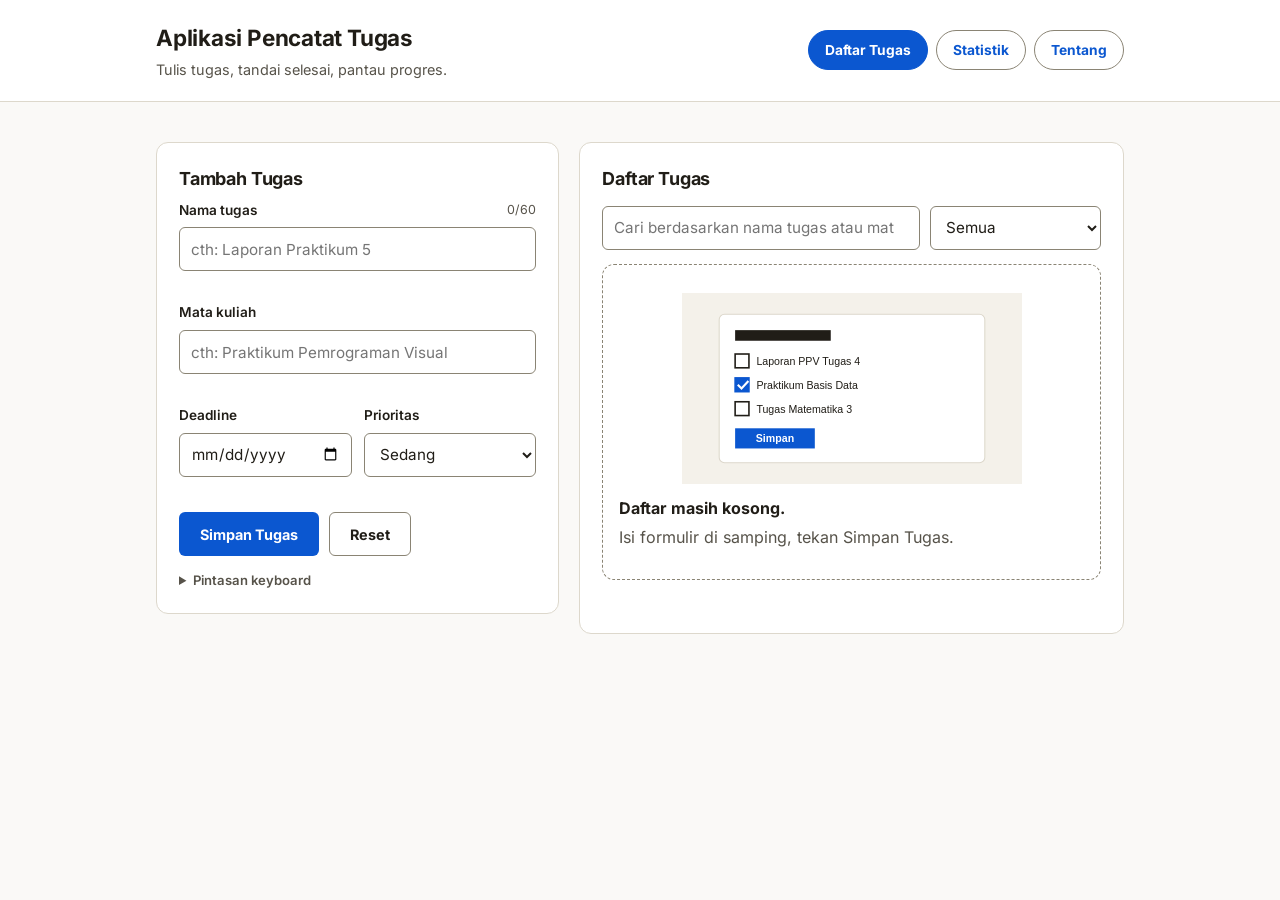
==== commit e24ac662: "sematkan font Inter lokal + taruh pintasan keyboard di lipatan details" ====
--- a/aplikasi/index.html
+++ b/aplikasi/index.html
@@ -14,7 +14,7 @@
         <p class="sub">Tulis tugas, tandai selesai, pantau progres.</p>
       </div>
       <nav class="nav" aria-label="Navigasi utama">
-        <button type="button" data-view="daftar" aria-current="page">Daftar</button>
+        <button type="button" data-view="daftar" aria-current="page">Daftar Tugas</button>
         <button type="button" data-view="statistik">Statistik</button>
         <button type="button" data-view="tentang">Tentang</button>
       </nav>
@@ -27,11 +27,6 @@
       <div class="grid">
         <div class="card">
           <h2 id="j-daftar">Tambah Tugas</h2>
-          <ul class="hint-list">
-            <li><kbd>Ctrl</kbd> + <kbd>K</kbd>: lompat ke kolom nama tanpa menyentuh mouse.</li>
-            <li><kbd>Enter</kbd>: simpan tugas langsung dari keyboard.</li>
-            <li><kbd>Esc</kbd>: kosongkan formulir dan ulangi isian dari awal.</li>
-          </ul>
           <form id="taskForm" novalidate>
             <label>Nama tugas <span id="charCount" class="count">0/60</span>
               <input type="text" id="taskName" maxlength="60" placeholder="cth: Laporan Praktikum 5" autocomplete="off">
@@ -59,6 +54,14 @@
               <button type="button" id="btnReset" class="ghost">Reset</button>
             </div>
           </form>
+          <details class="hint">
+            <summary>Pintasan keyboard</summary>
+            <ul class="hint-list">
+              <li><kbd>Ctrl</kbd> + <kbd>K</kbd>: lompat ke kolom nama tanpa menyentuh mouse.</li>
+              <li><kbd>Enter</kbd>: simpan tugas langsung dari keyboard.</li>
+              <li><kbd>Esc</kbd>: kosongkan formulir dan ulangi isian dari awal.</li>
+            </ul>
+          </details>
         </div>
 
         <div class="card">
@@ -80,6 +83,7 @@
             <p class="muted" id="imgFallback" hidden>Gambar contoh tidak dapat dimuat. Isi formulir di samping, tekan Simpan Tugas.</p>
             <p><strong>Daftar masih kosong.</strong> Isi formulir di samping, tekan Simpan Tugas.</p>
           </div>
+          <p id="noMatch" class="empty" hidden>Tidak ada yang cocok. Ubah kata kunci atau filternya.</p>
           <ul id="taskList" class="list"></ul>
           <p id="preview" class="preview" aria-live="polite"></p>
         </div>
@@ -103,17 +107,17 @@
       <div class="card tentang">
         <img src="assets/ikon-tugas.svg" alt="Ikon tas kuliah" width="96" height="96" id="imgIkon">
         <div>
-          <h2 id="j-tentang">Tentang Pembuat</h2>
-          <p><strong>Iqgam Afrizal</strong> · Kelas 3 D3 MM B · PENS</p>
-          <p class="muted">Aplikasi pencatat tugas kuliah. Dibuat Iqgam Afrizal, kelas 3 D3 MM B, PENS.</p>
+          <h2 id="j-tentang">Tentang Aplikasi</h2>
+          <p>Aplikasi yang membantu mahasiswa mengelola tugas kuliah secara praktis dan terorganisir. Pengguna dapat mencatat tugas, menandai tugas yang telah selesai, serta memantau progres pengerjaan melalui fitur Statistik.</p>
+          <p class="muted">Dibuat Iqgam Afrizal, kelas 3 D3 MM B, PENS.</p>
         </div>
       </div>
       <div class="card">
         <h2>Cara pakai</h2>
         <ul class="fitur">
-          <li>Tulis tugas di formulir Daftar, tekan Simpan Tugas.</li>
-          <li>Tekan Selesai bila beres, Hapus bila batal.</li>
-          <li>Buka Statistik untuk melihat progres.</li>
+          <li>Masukkan informasi tugas pada formulir Daftar Tugas, lalu tekan Simpan Tugas.</li>
+          <li>Tandai tugas sebagai selesai setelah dikerjakan, atau hapus tugas yang tidak diperlukan.</li>
+          <li>Buka menu Statistik untuk melihat progres dan jumlah tugas yang telah diselesaikan.</li>
         </ul>
       </div>
     </section>
--- a/aplikasi/style.css
+++ b/aplikasi/style.css
@@ -1,3 +1,9 @@
+/* Font Inter disematkan lokal (assets/fonts) agar jalan offline.
+   Alasan pilih Inter: diminta pemilik; satu keluarga untuk semua teks
+   aplikasi daftar yang padat data, tanpa pasangan font tambahan. */
+@font-face{font-family:"Inter";font-style:normal;font-weight:400;font-display:swap;src:url("assets/fonts/inter-latin-400.woff2") format("woff2")}
+@font-face{font-family:"Inter";font-style:normal;font-weight:600;font-display:swap;src:url("assets/fonts/inter-latin-600.woff2") format("woff2")}
+@font-face{font-family:"Inter";font-style:normal;font-weight:700;font-display:swap;src:url("assets/fonts/inter-latin-700.woff2") format("woff2")}
 /* Sistem: kertas + tinta + satu aksen.
    Alasan tiap keputusan ada di README bagian 8. */
 :root {
@@ -9,11 +15,11 @@
   --aksen: #0b57d0;
   --aksen-tua: #0847b3;
   --bahaya: #b3261e;
-  --r-kartu: 10px;
-  --r-kontrol: 4px;
+  --r-kartu: 12px;
+  --r-kontrol: 6px;
 }
 *{box-sizing:border-box;margin:0;padding:0}
-body{font-family:-apple-system,BlinkMacSystemFont,"Segoe UI",Roboto,"Helvetica Neue",Arial,sans-serif;background:var(--kertas);color:var(--tinta);line-height:1.6}
+body{font-family:"Inter",-apple-system,BlinkMacSystemFont,"Segoe UI",Roboto,"Helvetica Neue",Arial,sans-serif;background:var(--kertas);color:var(--tinta);line-height:1.6}
 .wrap{max-width:1000px;margin:0 auto;padding:20px 16px}
 /* Bilah atas terang seperti semula: judul tinta, sub abu, nav pil. */
 .topbar{background:#fff;border-bottom:1px solid var(--garis)}
@@ -31,7 +37,10 @@
 /* Kartu datar bergaris tepi: tidak ada yang melayang, jadi tanpa bayangan. */
 .card{background:var(--kartu);border:1px solid var(--garis);border-radius:var(--r-kartu);padding:22px;margin-bottom:16px}
 .card h2{font-size:1.12rem;font-weight:650;margin-bottom:6px;letter-spacing:-.01em}
-.hint-list{list-style:none;margin:0 0 16px;padding:0;font-size:.82rem;color:var(--abu);display:flex;flex-direction:column;gap:6px}
+.hint-list{list-style:none;margin:8px 0 0;padding:0;font-size:.82rem;color:var(--abu);display:flex;flex-direction:column;gap:6px}
+/* Bantuan pintasan di bawah form sebagai lipatan, bukan penghalang. */
+.hint{margin-top:14px;font-size:.82rem;color:var(--abu)}
+.hint summary{cursor:pointer;font-weight:600}
 kbd{background:#f1efe9;color:var(--tinta);border:1px solid var(--garis);border-bottom-width:2px;border-radius:4px;padding:1px 6px;font-size:.75rem;font-family:inherit}
 label{display:block;font-size:.85rem;font-weight:600;margin-bottom:14px}
 input,select{width:100%;margin-top:6px;padding:10px 11px;border:1px solid #8a8474;border-radius:var(--r-kontrol);font-size:.95rem;background:#fff;color:var(--tinta);font-family:inherit;min-height:44px;max-width:100%}
@@ -53,6 +62,12 @@
 button:focus-visible,.nav button:focus-visible,input:focus-visible,select:focus-visible{outline:2px solid var(--aksen);outline-offset:2px}
 .toolbar{display:flex;gap:10px;margin-bottom:14px}
 @media(max-width:520px){.toolbar{flex-direction:column}}
+/* Layar kecil: nav jadi 3 kolom sama rata, bukan wrap bebas. */
+@media(max-width:520px){
+  .topbar-row{flex-direction:column;align-items:stretch}
+  .nav{display:grid;grid-template-columns:repeat(3,1fr);gap:8px}
+  .nav button{border-radius:var(--r-kontrol);text-align:center;padding:8px 4px}
+}
 .toolbar input{flex:2}.toolbar select{flex:1}
 .list{list-style:none;display:flex;flex-direction:column;gap:8px}
 .list li{background:#fff;border:1px solid var(--garis);border-left:3px solid var(--garis);border-radius:6px;padding:10px 14px;display:flex;justify-content:space-between;gap:10px;align-items:center}
@@ -76,8 +91,8 @@
 .spinner{width:20px;height:20px;border:3px solid var(--garis);border-top-color:var(--aksen);border-radius:50%;animation:spin .7s linear infinite}
 @keyframes spin{to{transform:rotate(360deg)}}
 .preview{min-height:1.4em;font-size:.85rem;color:var(--abu);margin-top:12px}
-.stat-angka{font-size:1.05rem;margin:8px 0 12px}
-.progres{height:12px;background:#e7e2d5;border-radius:6px;overflow:hidden}
+.stat-angka{font-size:1.05rem;margin:8px 0 12px;font-variant-numeric:tabular-nums}
+.progres{height:12px;background:#e7e2d5;border-radius:6px;overflow:hidden;margin-bottom:16px}
 .bar-fill{height:100%;width:100%;background:var(--aksen);transform:scaleX(0);transform-origin:left center}
 .muted{color:var(--abu);font-size:.88rem;margin-top:10px}
 .tentang img{max-width:100%;height:auto;display:block}
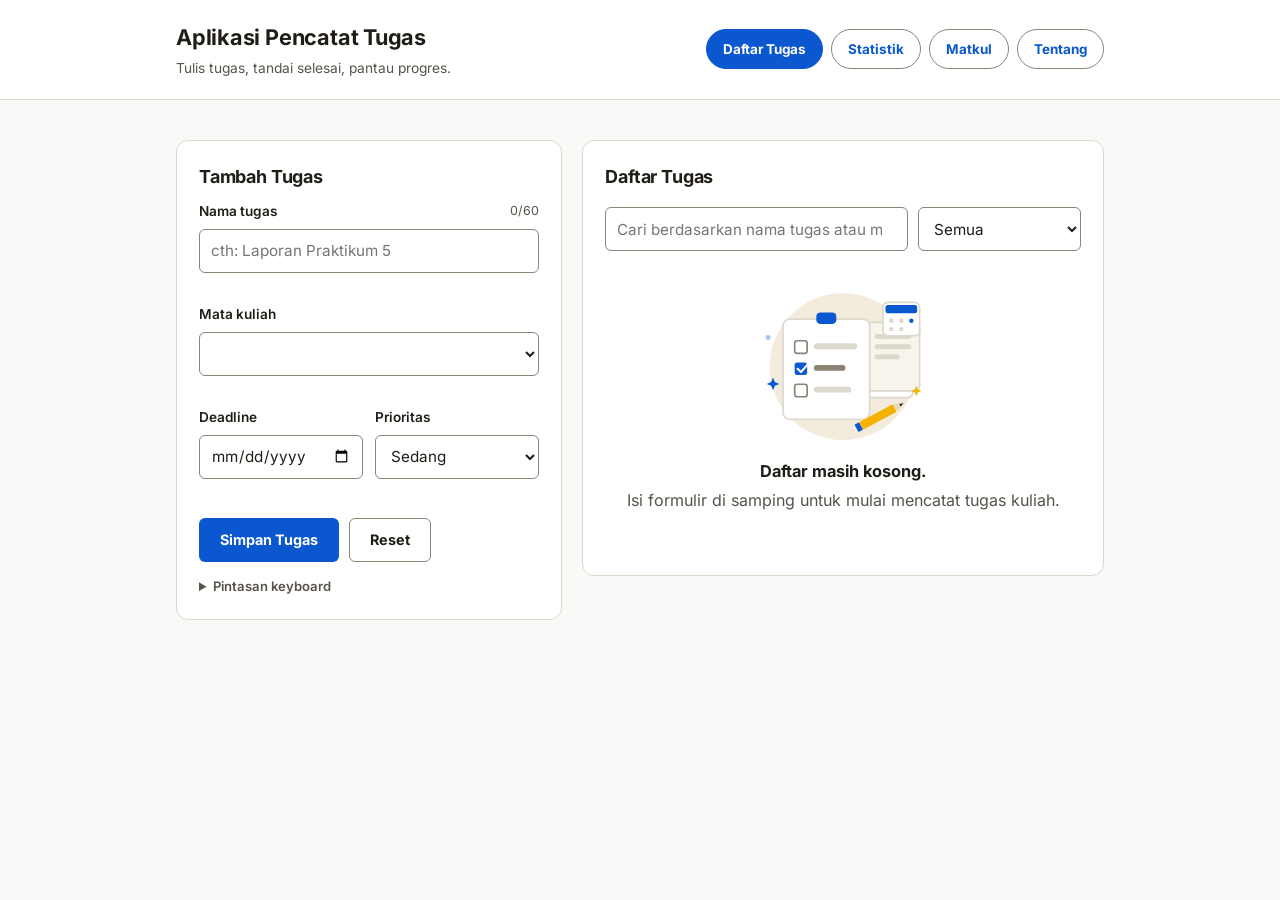
==== commit c8910cc0: "ilustrasi tampilan kosong digambar ulang, gaya nav ikut disesuaikan" ====
--- a/aplikasi/index.html
+++ b/aplikasi/index.html
@@ -16,6 +16,7 @@
       <nav class="nav" aria-label="Navigasi utama">
         <button type="button" data-view="daftar" aria-current="page">Daftar Tugas</button>
         <button type="button" data-view="statistik">Statistik</button>
+        <button type="button" data-view="matkul">Matkul</button>
         <button type="button" data-view="tentang">Tentang</button>
       </nav>
     </div>
@@ -33,7 +34,7 @@
               <small class="err" id="errName"></small>
             </label>
             <label>Mata kuliah
-              <input type="text" id="course" maxlength="40" placeholder="cth: Praktikum Pemrograman Visual">
+              <select id="course"></select>
               <small class="err" id="errCourse"></small>
             </label>
             <div class="row">
@@ -79,9 +80,10 @@
             <span class="spinner" aria-hidden="true"></span> Menyimpan…
           </div>
           <div id="empty" class="empty">
-            <img src="assets/hero.svg" alt="Contoh daftar tugas yang sudah terisi" width="640" height="360" id="imgHero">
-            <p class="muted" id="imgFallback" hidden>Gambar contoh tidak dapat dimuat. Isi formulir di samping, tekan Simpan Tugas.</p>
-            <p><strong>Daftar masih kosong.</strong> Isi formulir di samping, tekan Simpan Tugas.</p>
+            <img src="assets/hero.svg" alt="Ilustrasi mahasiswa mengelola daftar tugas" width="240" height="200" id="imgHero">
+            <p class="muted" id="imgFallback" hidden>Gambar ilustrasi tidak dapat dimuat. Isi formulir di samping untuk mulai mencatat tugas kuliah.</p>
+            <p><strong>Daftar masih kosong.</strong></p>
+            <p>Isi formulir di samping untuk mulai mencatat tugas kuliah.</p>
           </div>
           <p id="noMatch" class="empty" hidden>Tidak ada yang cocok. Ubah kata kunci atau filternya.</p>
           <ul id="taskList" class="list"></ul>
@@ -102,14 +104,28 @@
       </div>
     </section>
 
-    <!-- View 3: Tentang -->
+    <!-- View 3: Mata kuliah -->
+    <section id="view-matkul" class="view" aria-labelledby="j-matkul" hidden>
+      <div class="card">
+        <h2 id="j-matkul">Mata Kuliah</h2>
+        <ul id="matkulList" class="list"></ul>
+        <form id="matkulForm" novalidate>
+          <label>Tambah mata kuliah
+            <input type="text" id="matkulName" maxlength="60" placeholder="cth: Praktikum Animasi 3D" autocomplete="off">
+            <small class="err" id="matkulMsg"></small>
+          </label>
+          <div class="actions"><button type="submit">Tambah</button></div>
+        </form>
+      </div>
+    </section>
+
+    <!-- View 4: Tentang -->
     <section id="view-tentang" class="view" aria-labelledby="j-tentang" hidden>
       <div class="card tentang">
         <img src="assets/ikon-tugas.svg" alt="Ikon tas kuliah" width="96" height="96" id="imgIkon">
         <div>
           <h2 id="j-tentang">Tentang Aplikasi</h2>
           <p>Aplikasi yang membantu mahasiswa mengelola tugas kuliah secara praktis dan terorganisir. Pengguna dapat mencatat tugas, menandai tugas yang telah selesai, serta memantau progres pengerjaan melalui fitur Statistik.</p>
-          <p class="muted">Dibuat Iqgam Afrizal, kelas 3 D3 MM B, PENS.</p>
         </div>
       </div>
       <div class="card">
--- a/aplikasi/style.css
+++ b/aplikasi/style.css
@@ -20,23 +20,31 @@
 }
 *{box-sizing:border-box;margin:0;padding:0}
 body{font-family:"Inter",-apple-system,BlinkMacSystemFont,"Segoe UI",Roboto,"Helvetica Neue",Arial,sans-serif;background:var(--kertas);color:var(--tinta);line-height:1.6}
-.wrap{max-width:1000px;margin:0 auto;padding:20px 16px}
+/* Lebar 960: kartu tidak terlalu melebar di laptop, tetap lega di ponsel. */
+.wrap{max-width:960px;margin:0 auto;padding:20px 16px}
 /* Bilah atas terang seperti semula: judul tinta, sub abu, nav pil. */
-.topbar{background:#fff;border-bottom:1px solid var(--garis)}
-.topbar h1{font-size:1.4rem;font-weight:650;letter-spacing:-.01em;color:var(--tinta)}
-.sub{color:var(--abu);font-size:.9rem;margin-top:2px}
+/* Sticky agar nav tetap terjangkau saat daftar tugas/matkul memanjang. */
+.topbar{background:#fff;border-bottom:1px solid var(--garis);position:sticky;top:0;z-index:20}
+.topbar h1{font-size:1.35rem;font-weight:700;letter-spacing:-.01em;color:var(--tinta)}
+.sub{color:var(--abu);font-size:.86rem;margin-top:2px}
 .topbar-row{display:flex;flex-wrap:wrap;gap:12px;align-items:center;justify-content:space-between}
 .nav{display:flex;gap:8px;flex-wrap:wrap}
-.nav button{padding:8px 16px;min-height:40px;border-radius:999px;border:1px solid #8a8474;background:transparent;color:var(--aksen);font-weight:650;font-size:.86rem;font-family:inherit;cursor:pointer}
+.nav button{padding:8px 16px;min-height:40px;border-radius:999px;border:1px solid #8a8474;background:transparent;color:var(--aksen);font-weight:700;font-size:.84rem;font-family:inherit;cursor:pointer}
 .nav button[aria-current="page"]{background:var(--aksen);border-color:var(--aksen);color:#fff}
+/* Interaksi nav terpisah dari tombol umum: teks biru tidak boleh di atas biru tua. */
+.nav button:hover{background:#e7edf7}
+.nav button:active{background:#d8e2f5}
+.nav button[aria-current="page"]:hover{background:var(--aksen-tua);border-color:var(--aksen-tua);color:#fff}
 /* Transisi antar-view: JS atur hidden+class, CSS yang menganimasikan */
 .view{opacity:0;transform:translateY(8px);transition:opacity 200ms ease-out,transform 200ms ease-out}
+/* Jarak isi ke header diseragamkan di semua view. */
+main>.view{margin-top:20px}
 .view.aktif{opacity:1;transform:none}
-.grid{display:grid;grid-template-columns:1fr 1.35fr;gap:20px;margin-top:20px;align-items:start}
+.grid{display:grid;grid-template-columns:1fr 1.35fr;gap:20px;align-items:start}
 @media(max-width:800px){.grid{grid-template-columns:1fr}}
 /* Kartu datar bergaris tepi: tidak ada yang melayang, jadi tanpa bayangan. */
 .card{background:var(--kartu);border:1px solid var(--garis);border-radius:var(--r-kartu);padding:22px;margin-bottom:16px}
-.card h2{font-size:1.12rem;font-weight:650;margin-bottom:6px;letter-spacing:-.01em}
+.card h2{font-size:1.12rem;font-weight:700;margin-bottom:10px;letter-spacing:-.01em}
 .hint-list{list-style:none;margin:8px 0 0;padding:0;font-size:.82rem;color:var(--abu);display:flex;flex-direction:column;gap:6px}
 /* Bantuan pintasan di bawah form sebagai lipatan, bukan penghalang. */
 .hint{margin-top:14px;font-size:.82rem;color:var(--abu)}
@@ -51,26 +59,29 @@
 .count{float:right;font-weight:400;color:var(--abu);font-size:.78rem}
 .row{display:grid;grid-template-columns:1fr 1fr;gap:12px}
 @media(max-width:520px){.row{grid-template-columns:1fr}}
-.actions{display:flex;gap:10px;margin-top:4px;flex-wrap:wrap}
+.actions{display:flex;gap:10px;margin-top:8px;flex-wrap:wrap}
 /* Satu-satunya elemen biru di formulir: tombol yang menyelesaikan tugas. */
-button{padding:10px 20px;min-height:44px;border:1px solid transparent;border-radius:var(--r-kontrol);background:var(--aksen);color:#fff;font-weight:650;font-size:.9rem;font-family:inherit;cursor:pointer}
+button{padding:10px 20px;min-height:44px;border:1px solid transparent;border-radius:var(--r-kontrol);background:var(--aksen);color:#fff;font-weight:700;font-size:.9rem;font-family:inherit;cursor:pointer}
 button:hover{background:var(--aksen-tua)}
 button:active{background:#063fa0}
 button:disabled{opacity:.6;cursor:wait}
 button.ghost{background:transparent;color:var(--tinta);border-color:#8a8474}
 button.ghost:hover{background:#f1efe9}
-button:focus-visible,.nav button:focus-visible,input:focus-visible,select:focus-visible{outline:2px solid var(--aksen);outline-offset:2px}
-.toolbar{display:flex;gap:10px;margin-bottom:14px}
+button:focus-visible,.nav button:focus-visible,input:focus-visible,select:focus-visible,summary:focus-visible{outline:2px solid var(--aksen);outline-offset:2px}
+.toolbar{display:flex;gap:10px;margin-bottom:16px}
 @media(max-width:520px){.toolbar{flex-direction:column}}
-/* Layar kecil: nav jadi 3 kolom sama rata, bukan wrap bebas. */
+/* Layar kecil: nav jadi 2x2 sama rata, bukan wrap bebas. */
 @media(max-width:520px){
   .topbar-row{flex-direction:column;align-items:stretch}
-  .nav{display:grid;grid-template-columns:repeat(3,1fr);gap:8px}
+  .nav{display:grid;grid-template-columns:repeat(2,1fr);gap:8px}
   .nav button{border-radius:var(--r-kontrol);text-align:center;padding:8px 4px}
+  .card{padding:16px}
 }
 .toolbar input{flex:2}.toolbar select{flex:1}
-.list{list-style:none;display:flex;flex-direction:column;gap:8px}
-.list li{background:#fff;border:1px solid var(--garis);border-left:3px solid var(--garis);border-radius:6px;padding:10px 14px;display:flex;justify-content:space-between;gap:10px;align-items:center}
+/* Baris daftar ramping: padding dan jarak diketatkan, tinggi sentuh 40px dipertahankan. */
+.list{list-style:none;display:flex;flex-direction:column;gap:6px}
+.list li{background:#fff;border:1px solid var(--garis);border-left:3px solid var(--garis);border-radius:6px;padding:8px 12px;display:flex;justify-content:space-between;gap:10px;align-items:center}
+.list li:hover{background:#f1efe9}
 .list li.tinggi{border-left-color:var(--bahaya)}
 .list li.done{opacity:.6}
 .list li.done strong{text-decoration:line-through}
@@ -79,23 +90,28 @@
 .tag{font-size:.78rem;white-space:nowrap;color:var(--abu)}
 .tag.Tinggi{color:var(--bahaya);font-weight:700}
 .tag.Sedang,.tag.Rendah{font-weight:400}
-.mini{width:auto;padding:7px 12px;font-size:.82rem;min-height:40px;background:transparent;color:var(--tinta);border-color:#8a8474}
-.mini:hover{background:#f1efe9}
-/* Keadaan kosong menyebut sebab dan satu tindakan pengisinya. */
-.empty{color:var(--abu);padding:28px 16px;border:1px dashed #8a8474;border-radius:var(--r-kartu);background:var(--kartu)}
-.empty strong{display:block;color:var(--tinta);font-size:1rem;margin-bottom:4px}
-/* Contoh daftar di keadaan kosong: target yang akan didapat pengguna. */
-.empty img{width:100%;max-width:340px;height:auto;display:block;margin:0 auto 12px}
+/* Tombol baris dirampingkan visualnya; tinggi sentuh tidak dikurangi. */
+.mini{width:auto;padding:6px 10px;font-size:.78rem;min-height:40px;background:transparent;color:var(--tinta);border-color:#8a8474}
+.mini:hover{background:#e8e4d8}
+/* Form di bawah daftar panjang diberi napas. */
+#matkulForm{margin-top:16px}
+/* Keadaan kosong: ilustrasi tengah, judul, deskripsi. Tanpa border putus-putus. */
+.empty{color:var(--abu);padding:12px 8px 8px;background:transparent;text-align:center}
+.empty strong{display:block;color:var(--tinta);font-size:1.02rem;margin:12px 0 4px}
+.empty p{margin:0}
+.empty img{width:200px;max-width:60%;height:auto;display:block;margin:0 auto}
+@media(max-width:520px){.empty img{width:160px}}
 .loading{display:flex;align-items:center;gap:10px;justify-content:center;padding:18px;font-weight:600}
 .loading[hidden]{display:none}
 .spinner{width:20px;height:20px;border:3px solid var(--garis);border-top-color:var(--aksen);border-radius:50%;animation:spin .7s linear infinite}
 @keyframes spin{to{transform:rotate(360deg)}}
 .preview{min-height:1.4em;font-size:.85rem;color:var(--abu);margin-top:12px}
-.stat-angka{font-size:1.05rem;margin:8px 0 12px;font-variant-numeric:tabular-nums}
+.stat-angka{font-size:1.05rem;margin:10px 0 14px;font-variant-numeric:tabular-nums}
 .progres{height:12px;background:#e7e2d5;border-radius:6px;overflow:hidden;margin-bottom:16px}
 .bar-fill{height:100%;width:100%;background:var(--aksen);transform:scaleX(0);transform-origin:left center}
 .muted{color:var(--abu);font-size:.88rem;margin-top:10px}
-.tentang img{max-width:100%;height:auto;display:block}
+/* Ikon Tentang proporsional terhadap teks: 72px, bukan 96px. */
+.tentang img{width:72px;height:72px;max-width:100%;display:block}
 .tentang{display:flex;gap:16px;align-items:center;flex-wrap:wrap}
 .fitur{margin:8px 0 0 18px;display:flex;flex-direction:column;gap:6px;font-size:.9rem}
 img{max-width:100%}
